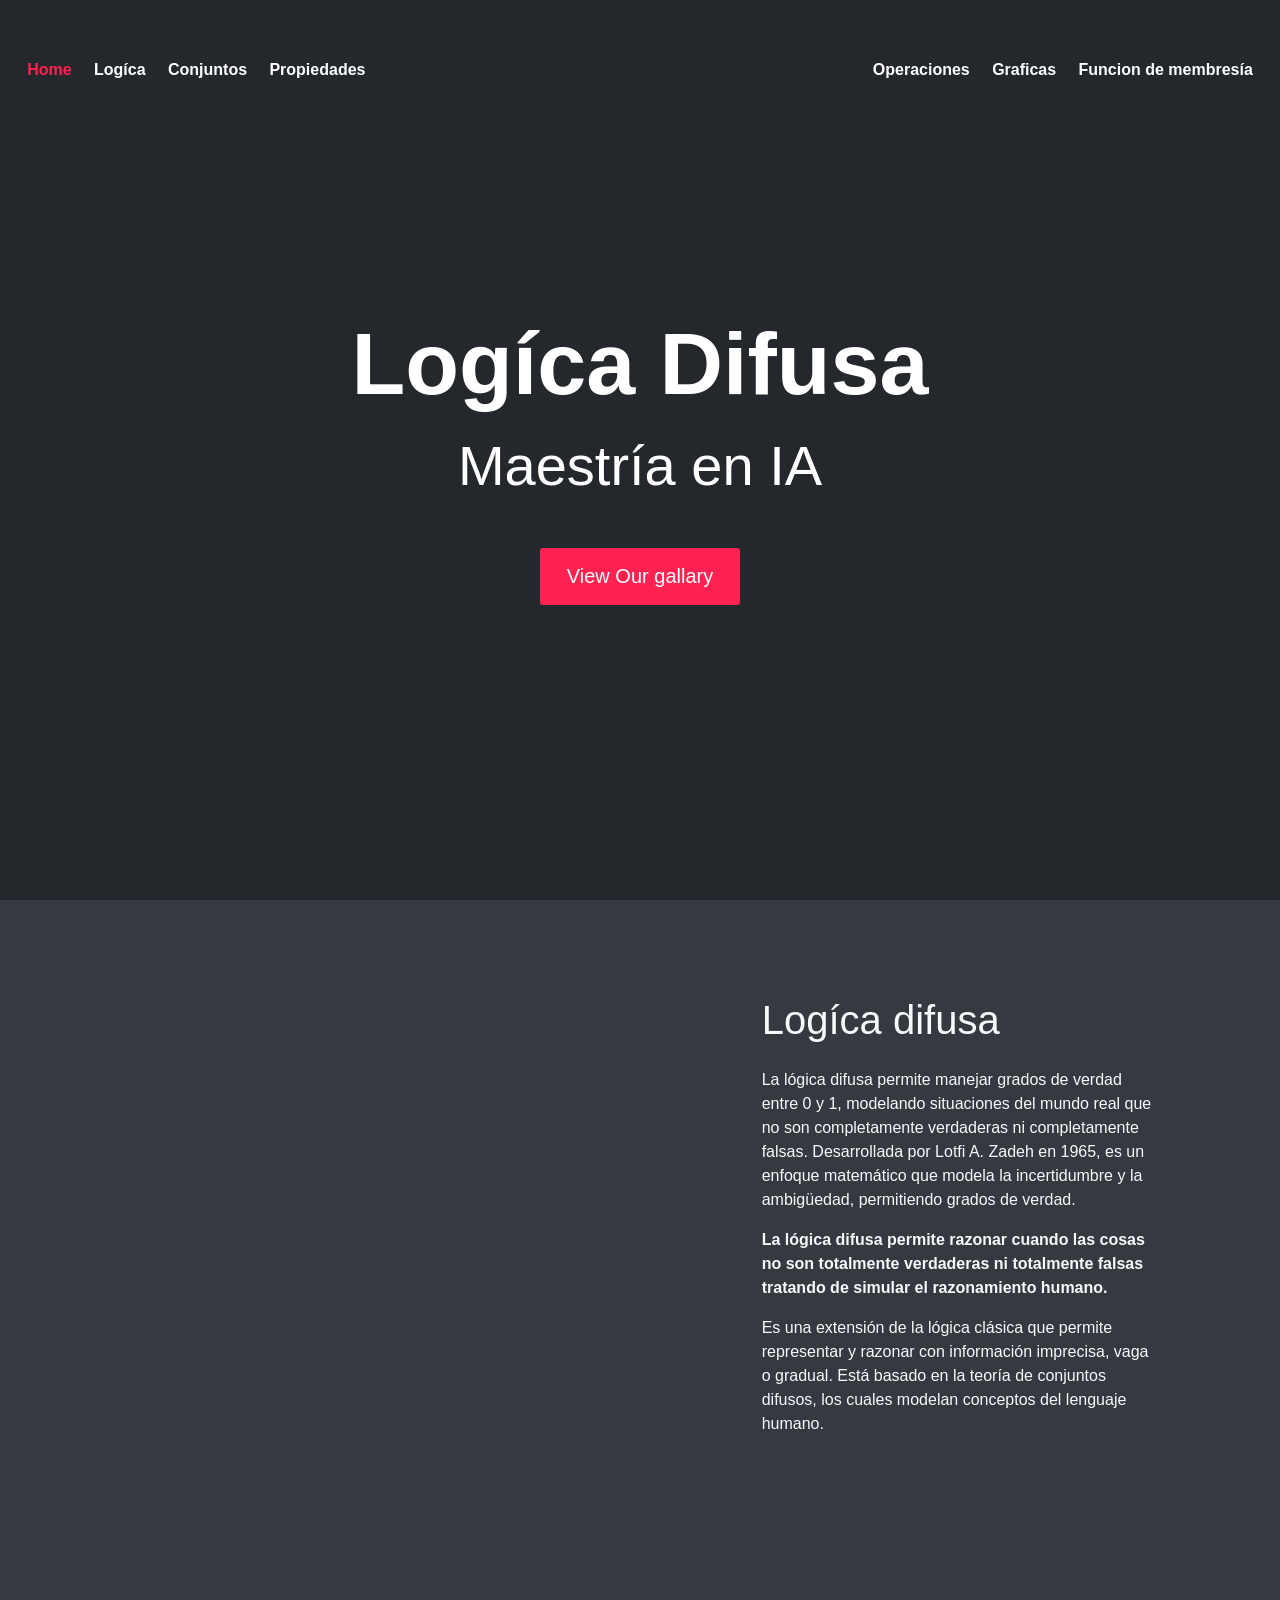
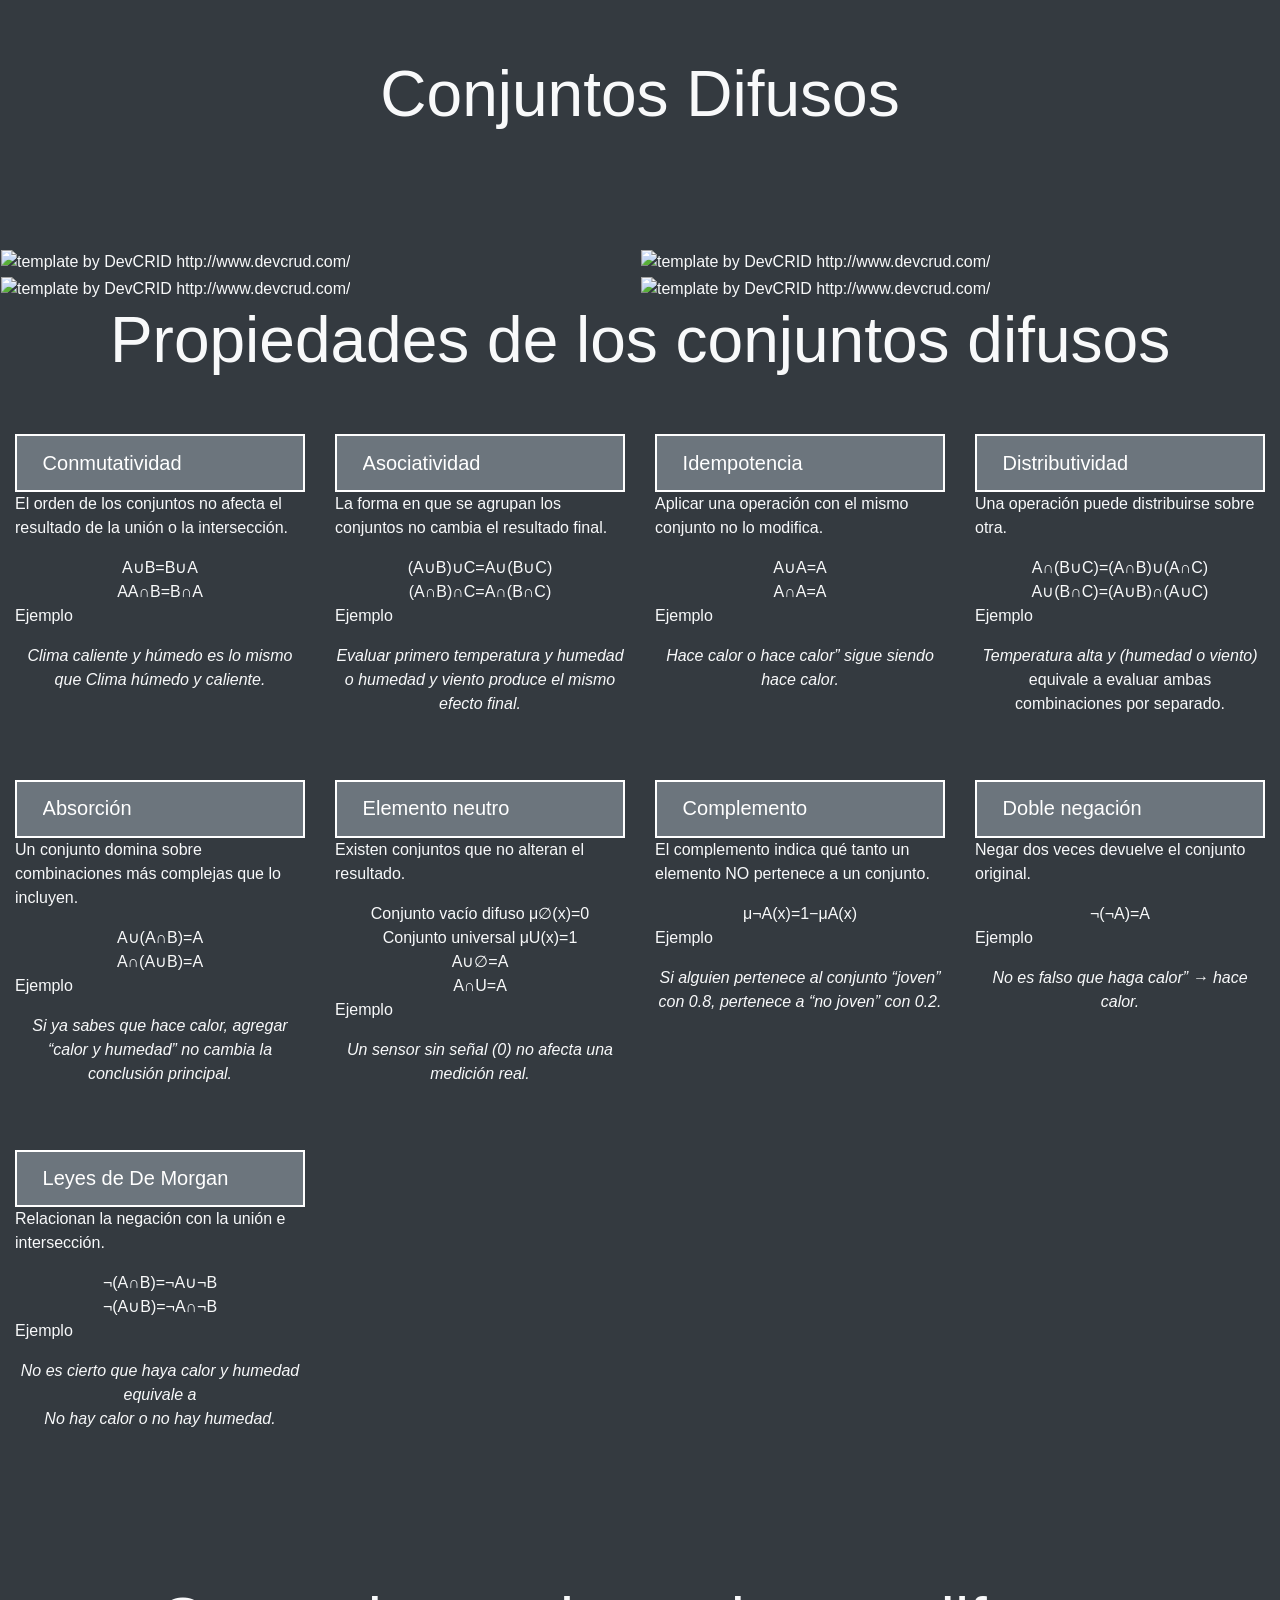
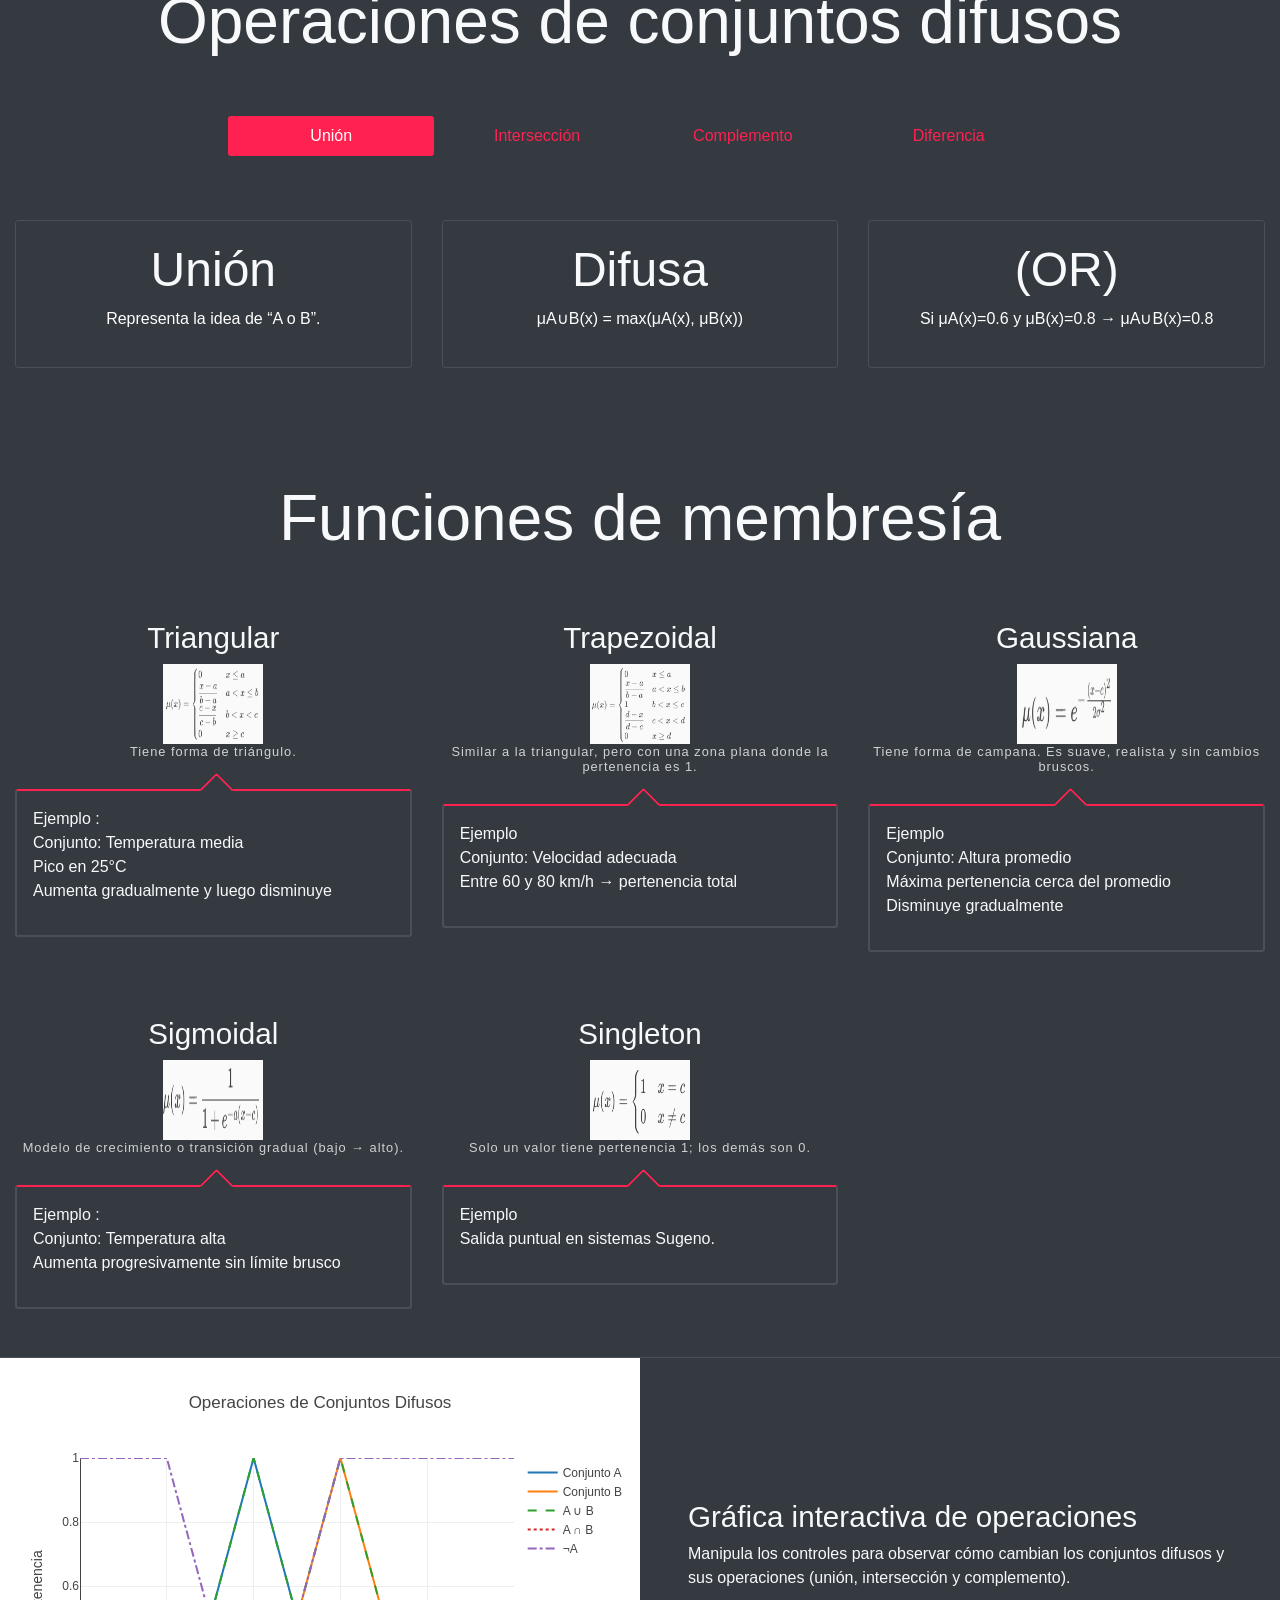
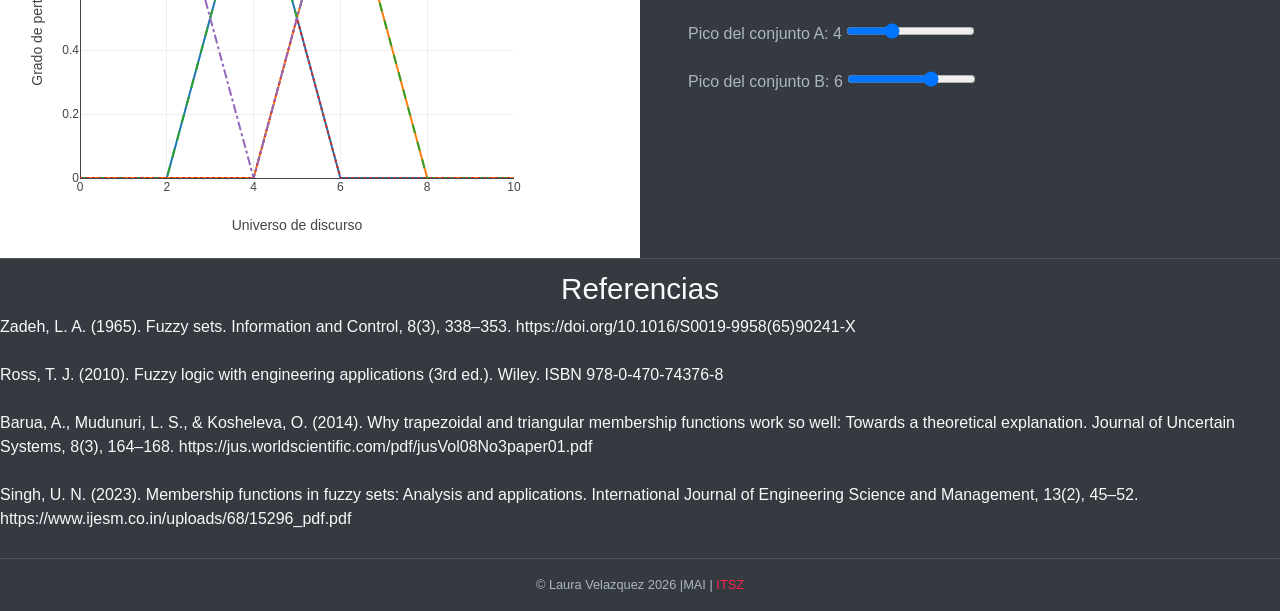
==== index.html @ bd78f8de "Add files via upload" ====
<!DOCTYPE html>
<html lang="en">
<head>
	<meta charset="utf-8">
    <meta name="viewport" content="width=device-width, initial-scale=1, shrink-to-fit=no">
    <meta name="description" content="Explicación de la logica difusa con propiedad y operaciones de los conjuntos difusos.">
    <meta name="author" content="Devcrud">
    <title>Log&iacute;ca difusa | Conjuntos Difusos</title>
	<link rel="icon" type="image/png" href="logoMIA.png">
   <!--Grafica-->
   <script src="https://cdn.plot.ly/plotly-latest.min.js"></script>
    <!-- font icons -->
    <link rel="stylesheet" href="themify-icons/css/themify-icons.css">

    <link rel="stylesheet" href="animate/animate.css">

    <!-- Bootstrap + FoodHut main styles -->
	<link rel="stylesheet" href="foodhut.css">
</head>
<body data-spy="scroll" data-target=".navbar" data-offset="40" id="home">
    
    <!-- Navbar -->
    <nav class="custom-navbar navbar navbar-expand-lg navbar-dark fixed-top" data-spy="affix" data-offset-top="10">
        <button class="navbar-toggler" type="button" data-toggle="collapse" data-target="#navbarSupportedContent" aria-controls="navbarSupportedContent" aria-expanded="false" aria-label="Toggle navigation">
            <span class="navbar-toggler-icon"></span>
        </button>
        <div class="collapse navbar-collapse" id="navbarSupportedContent">
            <ul class="navbar-nav">
                <li class="nav-item">
                    <a class="nav-link" href="#home">Home</a>
                </li>
                <li class="nav-item">
                    <a class="nav-link" href="#about">Logíca</a>
                </li>
                <li class="nav-item">
                    <a class="nav-link" href="#gallary">Conjuntos</a>
                </li>
                <li class="nav-item">
                    <a class="nav-link" href="#book-table">Propiedades</a>
                </li>
            </ul>
            <a class="navbar-brand m-auto" href="#">
                <img src="logoMIA.png" class="brand-img" alt="">
                <span class="brand-txt">Logíca Difusa</span>
            </a>
            <ul class="navbar-nav">
                <li class="nav-item">
                    <a class="nav-link" href="#blog">Operaciones<span class="sr-only"></span></a>
                </li>
                <li class="nav-item">
                    <a class="nav-link" href="#contact">Graficas</a>
                </li>
                <li class="nav-item">
                    <a class="nav-link" href="#testmonial">Funcion de membres&iacute;a</a>
                </li>
                
            </ul>
        </div>
    </nav>
    <!-- header -->
    <header id="home" class="header">
        <div class="overlay text-white text-center">
            <h1 class="display-2 font-weight-bold my-3">Logíca Difusa </h1>
            <h2 class="display-4 mb-5">Maestría en IA </h2>
            <a class="btn btn-lg btn-primary" href="#gallary">View Our gallary</a>
        </div>
    </header>

    <!--  About Section  -->
    <div id="about" class="container-fluid wow fadeIn" id="about"data-wow-duration="1.5s">
        <div class="row">
            <div class="col-lg-6 has-img-bg"></div>
            <div class="col-lg-6">
                <div class="row justify-content-center">
                    <div class="col-sm-8 py-5 my-5">
                        <h2 class="mb-4">Logíca difusa</h2>
                        <p>La lógica difusa permite manejar grados de verdad entre 0 y 1, modelando situaciones del mundo real que no son completamente verdaderas ni completamente falsas. Desarrollada por Lotfi A. Zadeh en 1965, es un enfoque matemático que modela la incertidumbre y la ambigüedad, permitiendo grados de verdad.</p>
                        <p><b>La lógica difusa permite razonar cuando las cosas no son totalmente verdaderas ni totalmente falsas tratando de simular el razonamiento humano.</b></p>
                        <p>Es una extensión de la lógica clásica que permite representar y razonar con información imprecisa, vaga o gradual. Está basado en la teoría de conjuntos difusos, los cuales modelan conceptos del lenguaje humano.</p>
                    </div>
                </div>
            </div>
        </div>
    </div>

    <!--  gallary Section  -->
    <div id="gallary" class="text-center bg-dark text-light has-height-md middle-items wow fadeIn">
        <h2 class="section-title">Conjuntos Difusos</h2>
    </div>
    <div class="gallary row">
        <div class="col-sm-6 col-lg-3 gallary-item wow fadeIn">
            <img src="conjunto1.gif" alt="template by DevCRID http://www.devcrud.com/" class="gallary-img">
            <a href="#" class="gallary-overlay">
                <i class="gallary-icon ti-plus"></i>
            </a>
        </div>
        <div class="col-sm-6 col-lg-3 gallary-item wow fadeIn">
            <img src="conjunto2.gif" alt="template by DevCRID http://www.devcrud.com/" class="gallary-img">
            <a href="#" class="gallary-overlay">
                <i class="gallary-icon ti-plus"></i>
            </a>
        </div>
        <div class="col-sm-6 col-lg-3 gallary-item wow fadeIn">
            <img src="conjunto3.gif" alt="template by DevCRID http://www.devcrud.com/" class="gallary-img">
            <a href="#" class="gallary-overlay">
                <i class="gallary-icon ti-plus"></i>
            </a>
        </div>
        <div class="col-sm-6 col-lg-3 gallary-item wow fadeIn">
            <img src="conjunto4.gif" alt="template by DevCRID http://www.devcrud.com/" class="gallary-img">
            <a href="#" class="gallary-overlay">
                <i class="gallary-icon ti-plus"></i>
            </a>
        </div>
    </div>

    <!-- book a table Section  -->
    <div class="container-fluid has-bg-overlay text-center text-light has-height-lg middle-items" id="book-table">
        <div class="">
            <h2 class="section-title mb-5">Propiedades de los conjuntos difusos</h2>
            <div class="row mb-5">
                <div class="col-sm-6 col-md-3 col-xs-12 my-2">
                    <input type="text" id="booktable" class="form-control form-control-lg custom-form-control" placeholder="" value="Conmutatividad" readonly=""><p style="text-align: left;"> El orden de los conjuntos no afecta el resultado de la unión o la intersección.</p> A∪B=B∪A<br>AA∩B=B∩A <br> <p style="text-align: left;">Ejemplo</p><i>Clima caliente y húmedo es lo mismo que
Clima húmedo y caliente.</i>
                </div>
                <div class="col-sm-6 col-md-3 col-xs-12 my-2">
                    <input  type="text" id="booktable" class="form-control form-control-lg custom-form-control"  value="Asociatividad" readonly=""> <p style="text-align: left;">La forma en que se agrupan los conjuntos no cambia el resultado final.</p>(A∪B)∪C=A∪(B∪C)<br>(A∩B)∩C=A∩(B∩C)<br><p style="text-align: left;">Ejemplo</p><i>Evaluar primero temperatura y humedad o humedad y viento produce el mismo efecto final.</i>
                </div>
                <div class="col-sm-6 col-md-3 col-xs-12 my-2">
                    <input type="text" id="booktable" class="form-control form-control-lg custom-form-control"  value="Idempotencia" readonly=""><p style="text-align: left;">Aplicar una operación con el mismo conjunto no lo modifica.</p>A∪A=A <br>A∩A=A<br> <p style="text-align: left;">Ejemplo</p><i>Hace calor o hace calor” sigue siendo hace calor.</i>
                </div>
                <div class="col-sm-6 col-md-3 col-xs-12 my-2">
                    <input type="text" id="booktable" class="form-control form-control-lg custom-form-control" value="Distributividad" readonly="" ><p style="text-align: left;">Una operación puede distribuirse sobre otra.</p>A∩(B∪C)=(A∩B)∪(A∩C) <br>A∪(B∩C)=(A∪B)∩(A∪C)<br> <p style="text-align: left;">Ejemplo</p><i>Temperatura alta y (humedad o viento)<br></i>
equivale a evaluar ambas combinaciones por separado.
                </div>
            </div>
			 <div class="row mb-5">
                <div class="col-sm-6 col-md-3 col-xs-12 my-2">
                    <input type="text" id="booktable" class="form-control form-control-lg custom-form-control" placeholder="" value="Absorción" readonly=""><p style="text-align: left;"> Un conjunto domina sobre combinaciones más complejas que lo incluyen.</p> A∪(A∩B)=A<br>A∩(A∪B)=A <br> <p style="text-align: left;">Ejemplo</p><i>Si ya sabes que hace calor, agregar “calor y humedad” no cambia la conclusión principal.</i>
                </div>
                <div class="col-sm-6 col-md-3 col-xs-12 my-2">
                    <input  type="text" id="booktable" class="form-control form-control-lg custom-form-control"  value="Elemento neutro" readonly=""> <p style="text-align: left;">Existen conjuntos que no alteran el resultado.</p>Conjunto vacío difuso μ∅​(x)=0<br>Conjunto universal μU​(x)=1 <br>A∪∅=A<br>A∩U=A<br><p style="text-align: left;">Ejemplo</p><i>Un sensor sin señal (0) no afecta una medición real.</i>
                </div>
                <div class="col-sm-6 col-md-3 col-xs-12 my-2">
                    <input type="text" id="booktable" class="form-control form-control-lg custom-form-control"  value="Complemento" readonly=""><p style="text-align: left;">El complemento indica qué tanto un elemento NO pertenece a un conjunto.</p>μ¬A​(x)=1−μA​(x)<br> <p style="text-align: left;">Ejemplo</p><i>Si alguien pertenece al conjunto “joven” con 0.8, pertenece a “no joven” con 0.2.</i>
                </div>
                <div class="col-sm-6 col-md-3 col-xs-12 my-2">
                    <input type="text" id="booktable" class="form-control form-control-lg custom-form-control" value="Doble negación" readonly="" ><p style="text-align: left;">Negar dos veces devuelve el conjunto original.</p>¬(¬A)=A<br> <p style="text-align: left;">Ejemplo</p><i>No es falso que haga calor” → hace calor.</i>
                </div>
            </div>
            <div class="row mb-5">
                <div class="col-sm-6 col-md-3 col-xs-12 my-2">
                    <input type="text" id="booktable" class="form-control form-control-lg custom-form-control" placeholder="" value="Leyes de De Morgan" readonly=""><p style="text-align: left;"> Relacionan la negación con la unión e intersección.</p>¬(A∩B)=¬A∪¬B<br>¬(A∪B)=¬A∩¬B<br> <p style="text-align: left;">Ejemplo</p><i>No es cierto que haya calor y humedad<br>equivale a<br>No hay calor o no hay humedad.</i>
                </div></div>
        </div>
    </div>

<!-- BLOG Section -->
<div id="blog" class="container-fluid bg-dark text-light py-5 text-center">
    <h2 class="section-title py-5">Operaciones de conjuntos difusos</h2>

    <!-- NAV PILLS -->
    <div class="row justify-content-center">
        <div class="col-sm-10 col-md-8 mb-5">
            <ul class="nav nav-pills nav-justified mb-3" id="pills-tab" role="tablist">

                <li class="nav-item">
                    <a class="nav-link active" id="pills-union-tab" data-toggle="pill" href="#foods" role="tab" aria-controls="foods" aria-selected="true">Unión</a></li>

                <li class="nav-item">
                    <a class="nav-link" id="pills-inter-tab" data-toggle="pill" href="#juices" role="tab" aria-controls="juices" aria-selected="false">Intersección</a></li>

                <li class="nav-item">
                    <a class="nav-link" id="pills-comp-tab" data-toggle="pill" href="#prueba" role="tab" aria-controls="prueba" aria-selected="false">Complemento</a>
                </li>

                <li class="nav-item">
                    <a class="nav-link"
                       id="pills-dif-tab"
                       data-toggle="pill"
                       href="#limon"
                       role="tab"
                       aria-controls="limon"
                       aria-selected="false">
                        Diferencia
                    </a>
                </li>

            </ul>
        </div>
    </div>

    <!-- TAB CONTENT -->
    <div class="tab-content" id="pills-tabContent">

        <!-- UNION -->
        <div class="tab-pane fade show active" id="foods" role="tabpanel" aria-labelledby="pills-union-tab">
            <div class="row">

                <div class="col-md-4">
                    <div class="card bg-transparent border mb-3">
                        <div class="card-body">
                            <h1 class="text-center">Unión</h1>
                            <p class="text-white">
                                Representa la idea de “A o B”.
                            </p>
                        </div>
                    </div>
                </div>

                <div class="col-md-4">
                    <div class="card bg-transparent border mb-3">
                        <div class="card-body">
                            <h1 class="text-center">Difusa</h1>
                            <p class="text-white text-center">
                                μA∪B(x) = max(μA(x), μB(x))
                            </p>
                        </div>
                    </div>
                </div>

                <div class="col-md-4">
                    <div class="card bg-transparent border mb-3">
                        <div class="card-body">
                            <h1 class="text-center">(OR)</h1>
                            <p class="text-white">
                                Si μA(x)=0.6 y μB(x)=0.8 → μA∪B(x)=0.8
                            </p>
                        </div>
                    </div>
                </div>

            </div>
        </div>

        <!-- INTERSECCION -->
        <div class="tab-pane fade" id="juices" role="tabpanel" aria-labelledby="pills-inter-tab">
            <div class="row">

                <div class="col-md-4">
                    <div class="card bg-transparent border mb-3">
                        <div class="card-body">
                            <h1 class="text-center">Intersección</h1>
                            <p class="text-white">
                                Representa “A y B”.
                            </p>
                        </div>
                    </div>
                </div>

                <div class="col-md-4">
                    <div class="card bg-transparent border mb-3">
                        <div class="card-body">
                            <h1 class="text-center">Difusa</h1>
                            <p class="text-white text-center">
                                μA∩B(x) = min(μA(x), μB(x))
                            </p>
                        </div>
                    </div>
                </div>

                <div class="col-md-4">
                    <div class="card bg-transparent border mb-3">
                        <div class="card-body">
                            <h1 class="text-center">(AND)</h1>
                            <p class="text-white">
                                Si 0.6 y 0.8 → resultado = 0.6
                            </p>
                        </div>
                    </div>
                </div>

            </div>
        </div>

        <!-- COMPLEMENTO -->
        <div class="tab-pane fade" id="prueba" role="tabpanel" aria-labelledby="pills-comp-tab">
            <div class="row">

                <div class="col-md-4">
                    <div class="card bg-transparent border mb-3">
                        <div class="card-body">
                            <h1 class="text-center">Complemento</h1>
                            <p class="text-white">
                                Indica qué tanto NO pertenece.
                            </p>
                        </div>
                    </div>
                </div>

                <div class="col-md-4">
                    <div class="card bg-transparent border mb-3">
                        <div class="card-body">
                            <h1 class="text-center">Difuso</h1>
                            <p class="text-white text-center">
                                μ¬A(x) = 1 − μA(x)
                            </p>
                        </div>
                    </div>
                </div>

                <div class="col-md-4">
                    <div class="card bg-transparent border mb-3">
                        <div class="card-body">
                            <h1 class="text-center">(NOT)</h1>
                            <p class="text-white">
                                Si μA=0.7 → complemento = 0.3
                            </p>
                        </div>
                    </div>
                </div>

            </div>
        </div>

        <!-- DIFERENCIA -->
        <div class="tab-pane fade" id="limon" role="tabpanel" aria-labelledby="pills-dif-tab">
            <div class="row">

                <div class="col-md-4">
                    <div class="card bg-transparent border mb-3">
                        <div class="card-body">
                            <h1 class="text-center">Diferencia</h1>
                            <p class="text-white">
                                Elementos de A que no están en B.
                            </p>
                        </div>
                    </div>
                </div>

                <div class="col-md-4">
                    <div class="card bg-transparent border mb-3">
                        <div class="card-body">
                            <h1 class="text-center">Difusa</h1>
                            <p class="text-white text-center">
                                μA−B(x) = min(μA(x), 1 − μB(x))
                            </p>
                        </div>
                    </div>
                </div>

                <div class="col-md-4">
                    <div class="card bg-transparent border mb-3">
                        <div class="card-body">
                            <h1 class="text-center">(A − B)</h1>
                            <p class="text-white">
                                min(0.9, 0.6) = 0.6
                            </p>
                        </div>
                    </div>
                </div>

            </div>
        </div>

    </div>
</div>


    <!-- REVIEWS Section  -->
    <div id="testmonial" class="container-fluid wow fadeIn bg-dark text-light has-height-lg middle-items">
        <h2 class="section-title my-5 text-center">Funciones de membres&iacute;a</h2>
        <div class="row mt-3 mb-5">
            <div class="col-md-4 my-3 my-md-0">
                <div class="testmonial-card">
                    <h3 class="testmonial-title">Triangular</h3>
					<img src="trian.png" alt="" class="gallary-img" width="100px" height="80px">
                    <h6 class="testmonial-subtitle">Tiene forma de triángulo.</h6>
                    <div class="testmonial-body">
                        <p style="text-align: left;"> Ejemplo :<br> Conjunto: Temperatura media <br> Pico en 25°C <br>Aumenta gradualmente y luego disminuye</p>
                    </div>
                </div>
            </div>
            <div class="col-md-4 my-3 my-md-0">
                <div class="testmonial-card">
                    <h3 class="testmonial-title">Trapezoidal</h3>
					<img src="trap.png" alt="" class="gallary-img" width="100px" height="80px">
                    <h6 class="testmonial-subtitle">Similar a la triangular, pero con una zona plana donde la pertenencia es 1.</h6>
                    <div class="testmonial-body">
                        <p style="text-align: left;">Ejemplo<br>Conjunto: Velocidad adecuada<br>Entre 60 y 80 km/h → pertenencia total</p>
                    </div>
                </div>
            </div>
            <div class="col-md-4 my-3 my-md-0">
                <div class="testmonial-card">
                    <h3 class="testmonial-title">Gaussiana</h3>
					<img src="Gaus.png" alt="" class="gallary-img" width="100px" height="80px">
                    <h6 class="testmonial-subtitle">Tiene forma de campana. Es suave, realista y sin cambios bruscos.</h6>
                    <div class="testmonial-body">
                        <p style="text-align: left;">Ejemplo<br>Conjunto: Altura promedio<br>Máxima pertenencia cerca del promedio<br>
Disminuye gradualmente</p>
                    </div>
                </div>
            </div>
        </div>
		
	<!------------------->
	<div class="row mt-3 mb-5">
            <div class="col-md-4 my-3 my-md-0">
                <div class="testmonial-card">
                    <h3 class="testmonial-title">Sigmoidal</h3>
					<img src="sig.png" alt="" class="gallary-img" width="100px" height="80px">
                    <h6 class="testmonial-subtitle">Modelo de crecimiento o transición gradual (bajo → alto).</h6>
                    <div class="testmonial-body">
                        <p style="text-align: left;"> Ejemplo :<br> Conjunto: Temperatura alta<br>Aumenta progresivamente sin límite brusco</p>
                    </div>
                </div>
            </div>
            <div class="col-md-4 my-3 my-md-0">
                <div class="testmonial-card">
                    <h3 class="testmonial-title">Singleton</h3>
					<img src="sing.png" alt="" class="gallary-img" width="100px" height="80px">
                    <h6 class="testmonial-subtitle">Solo un valor tiene pertenencia 1; los demás son 0.</h6>
                    <div class="testmonial-body">
                        <p style="text-align: left;">Ejemplo<br>Salida puntual en sistemas Sugeno.</p>
                    </div>
                </div>
            </div>
        </div>
    </div>

    <!-- CONTACT Section  -->
    <div id="contact" class="container-fluid bg-dark text-light border-top wow fadeIn">
        <div class="row">
            <div class="col-md-6 px-0">
               <div id="grafica" style="width:100%;height:500px;"></div>
            </div>
            <div class="col-md-6 px-5 has-height-lg middle-items">
                <h3>Gr&aacute;fica interactiva de operaciones</h3>
                <p style="text-align: left;">Manipula los controles para observar c&oacute;mo cambian los conjuntos difusos
y sus operaciones (uni&oacute;n, intersecci&oacute;n y complemento).</p>
                <div class="text-muted">
                    <p><div class="slider-container">
    <label>Pico del conjunto A:</label> <span id="aValue">4</span>
    <input type="range" id="aCenter" min="2" max="8" step="0.1" value="4">
</div></p>
                    <p><div class="slider-container">
    <label>Pico del conjunto B:</label>  <span id="bValue">6</span>
    <input type="range" id="bCenter" min="2" max="8" step="0.1" value="6">
</div></p>
                </div>
            </div>
        </div>
    </div>

    <!-- page footer  -->
    <div class="container-fluid bg-dark text-light has-height-md middle-items border-top text-center wow fadeIn">
        <div class="row">
            <div>
                <h3>Referencias</h3>
                <p align="left">Zadeh, L. A. (1965). Fuzzy sets. Information and Control, 8(3), 338–353.
https://doi.org/10.1016/S0019-9958(65)90241-X <br><br> Ross, T. J. (2010). Fuzzy logic with engineering applications (3rd ed.). Wiley.
ISBN 978-0-470-74376-8<br><br>
Barua, A., Mudunuri, L. S., & Kosheleva, O. (2014). Why trapezoidal and triangular membership functions work so well: Towards a theoretical explanation. Journal of Uncertain Systems, 8(3), 164–168.
https://jus.worldscientific.com/pdf/jusVol08No3paper01.pdf<br><br>
Singh, U. N. (2023). Membership functions in fuzzy sets: Analysis and applications. International Journal of Engineering Science and Management, 13(2), 45–52.
https://www.ijesm.co.in/uploads/68/15296_pdf.pdf</p>
            </div>
            
        </div>
    </div>
    <div class="bg-dark text-light text-center border-top wow fadeIn">
        <p class="mb-0 py-3 text-muted small">&copy; Laura Velazquez <script>document.write(new Date().getFullYear())</script> |MAI  | <a href="http://devcrud.com">ITSZ</a></p>
    </div>
    <!-- end of page footer -->

	<!-- core  -->
    <script src="jquery/jquery-3.4.1.js"></script>
    <script src="bootstrap/bootstrap.bundle.js"></script>

    <!-- bootstrap affix -->
    <script src="bootstrap/bootstrap.affix.js"></script>

    <!-- wow.js -->
    <script src="wow/wow.js"></script>
    
    <!-- google maps -->
    <script async defer src="https://maps.googleapis.com/maps/api/js?key=AIzaSyCtme10pzgKSPeJVJrG1O3tjR6lk98o4w8&callback=initMap"></script>

    <!-- FoodHut js -->
    <script src="assets/js/foodhut.js"></script>
<script>
const x = [];
    for (let i = 0; i <= 10; i += 0.1) {
        x.push(i);
    }

    // Función de pertenencia triangular
    function triangular(x, center, width = 2) {
        return Math.max(0, 1 - Math.abs(x - center) / width);
    }

    function actualizarGrafica() {
        const aCenter = parseFloat(document.getElementById("aCenter").value);
        const bCenter = parseFloat(document.getElementById("bCenter").value);

        // Mostrar valores seleccionados
        document.getElementById("aValue").textContent = aCenter;
        document.getElementById("bValue").textContent = bCenter;

        // Conjuntos difusos
        const A = x.map(v => triangular(v, aCenter));
        const B = x.map(v => triangular(v, bCenter));

        // Operaciones
        const union = A.map((v, i) => Math.max(v, B[i]));
        const inter = A.map((v, i) => Math.min(v, B[i]));
        const compA = A.map(v => 1 - v);

        const data = [
            { x, y: A, mode: 'lines', name: 'Conjunto A' },
            { x, y: B, mode: 'lines', name: 'Conjunto B' },
            { x, y: union, mode: 'lines', name: 'A ∪ B', line: { dash: 'dash' } },
            { x, y: inter, mode: 'lines', name: 'A ∩ B', line: { dash: 'dot' } },
            { x, y: compA, mode: 'lines', name: '¬A', line: { dash: 'dashdot' } }
        ];

        const layout = {
            title: 'Operaciones de Conjuntos Difusos',
            xaxis: { title: 'Universo de discurso' },
            yaxis: { title: 'Grado de pertenencia', range: [0, 1] }
        };

        Plotly.newPlot('grafica', data, layout);
    }

    // Eventos
    document.getElementById("aCenter").addEventListener("input", actualizarGrafica);
    document.getElementById("bCenter").addEventListener("input", actualizarGrafica);

    // Inicializar
    actualizarGrafica();
</script>
</body>
</html>
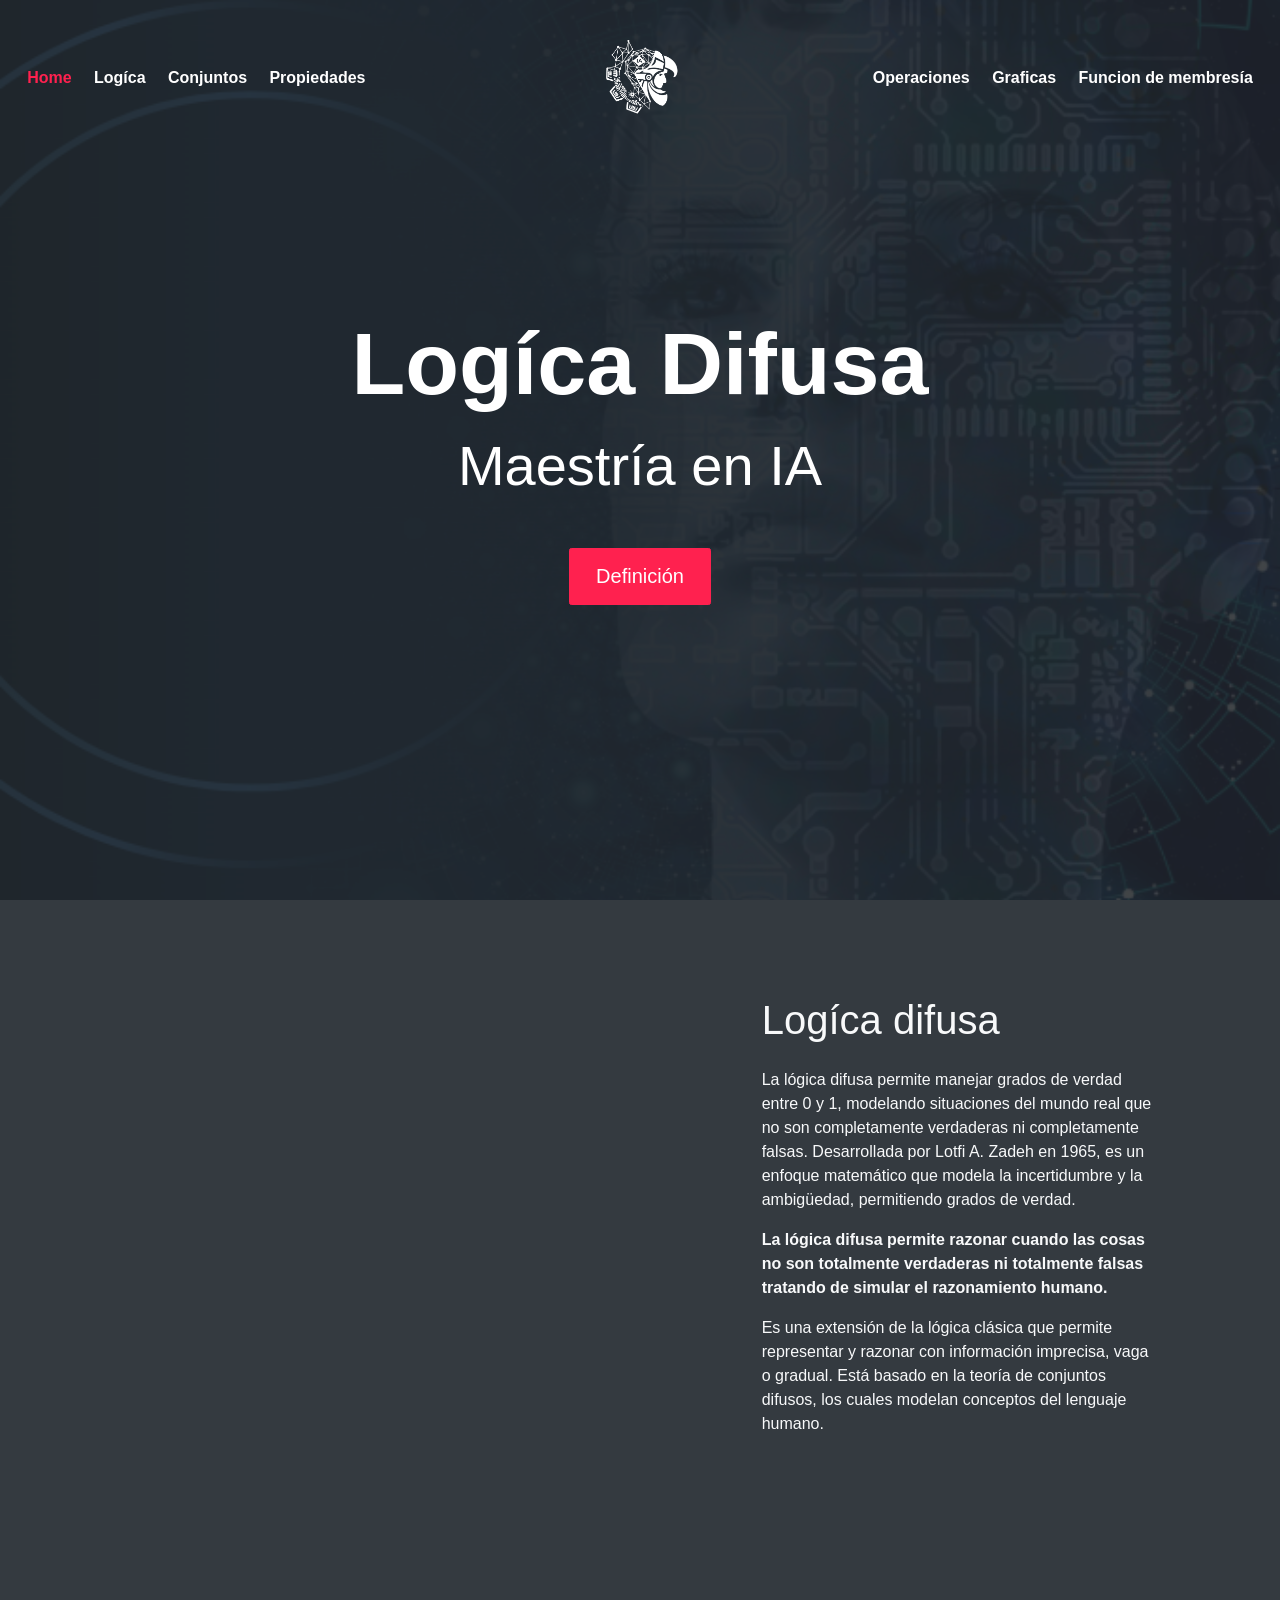
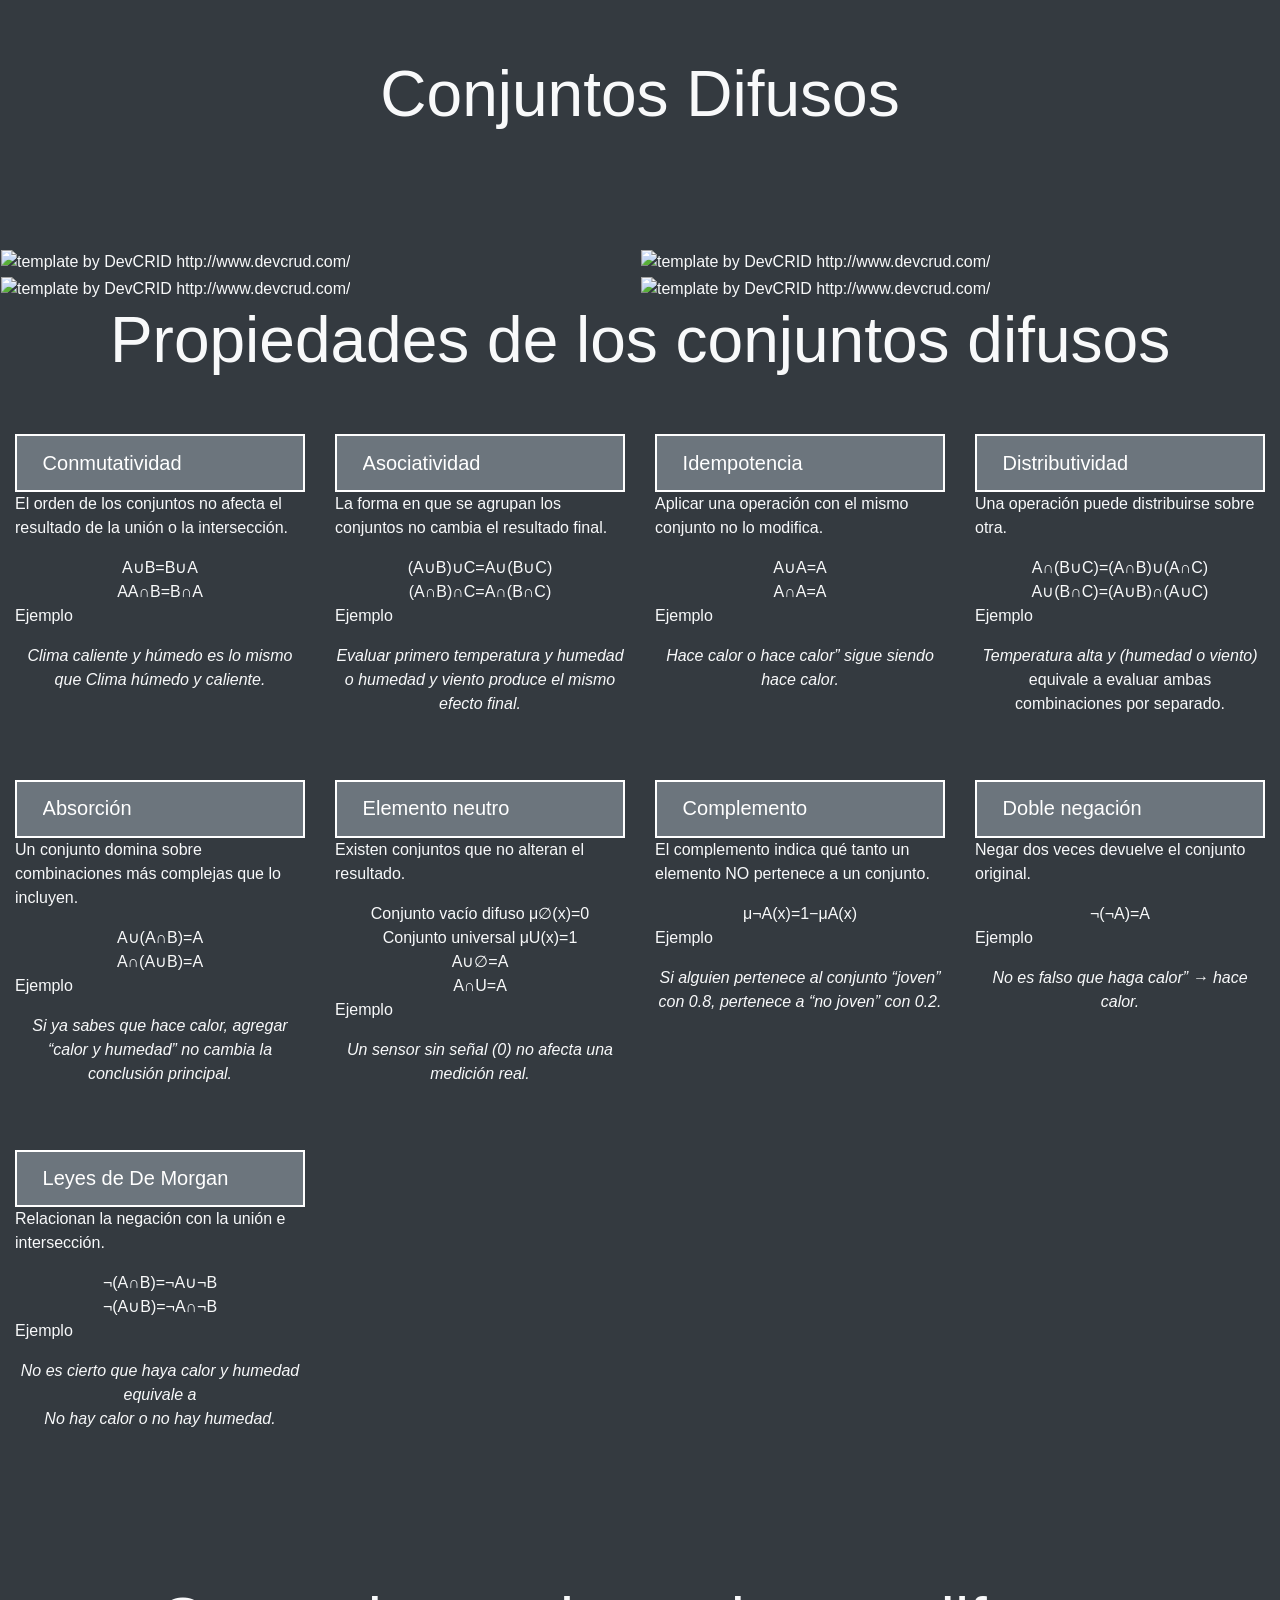
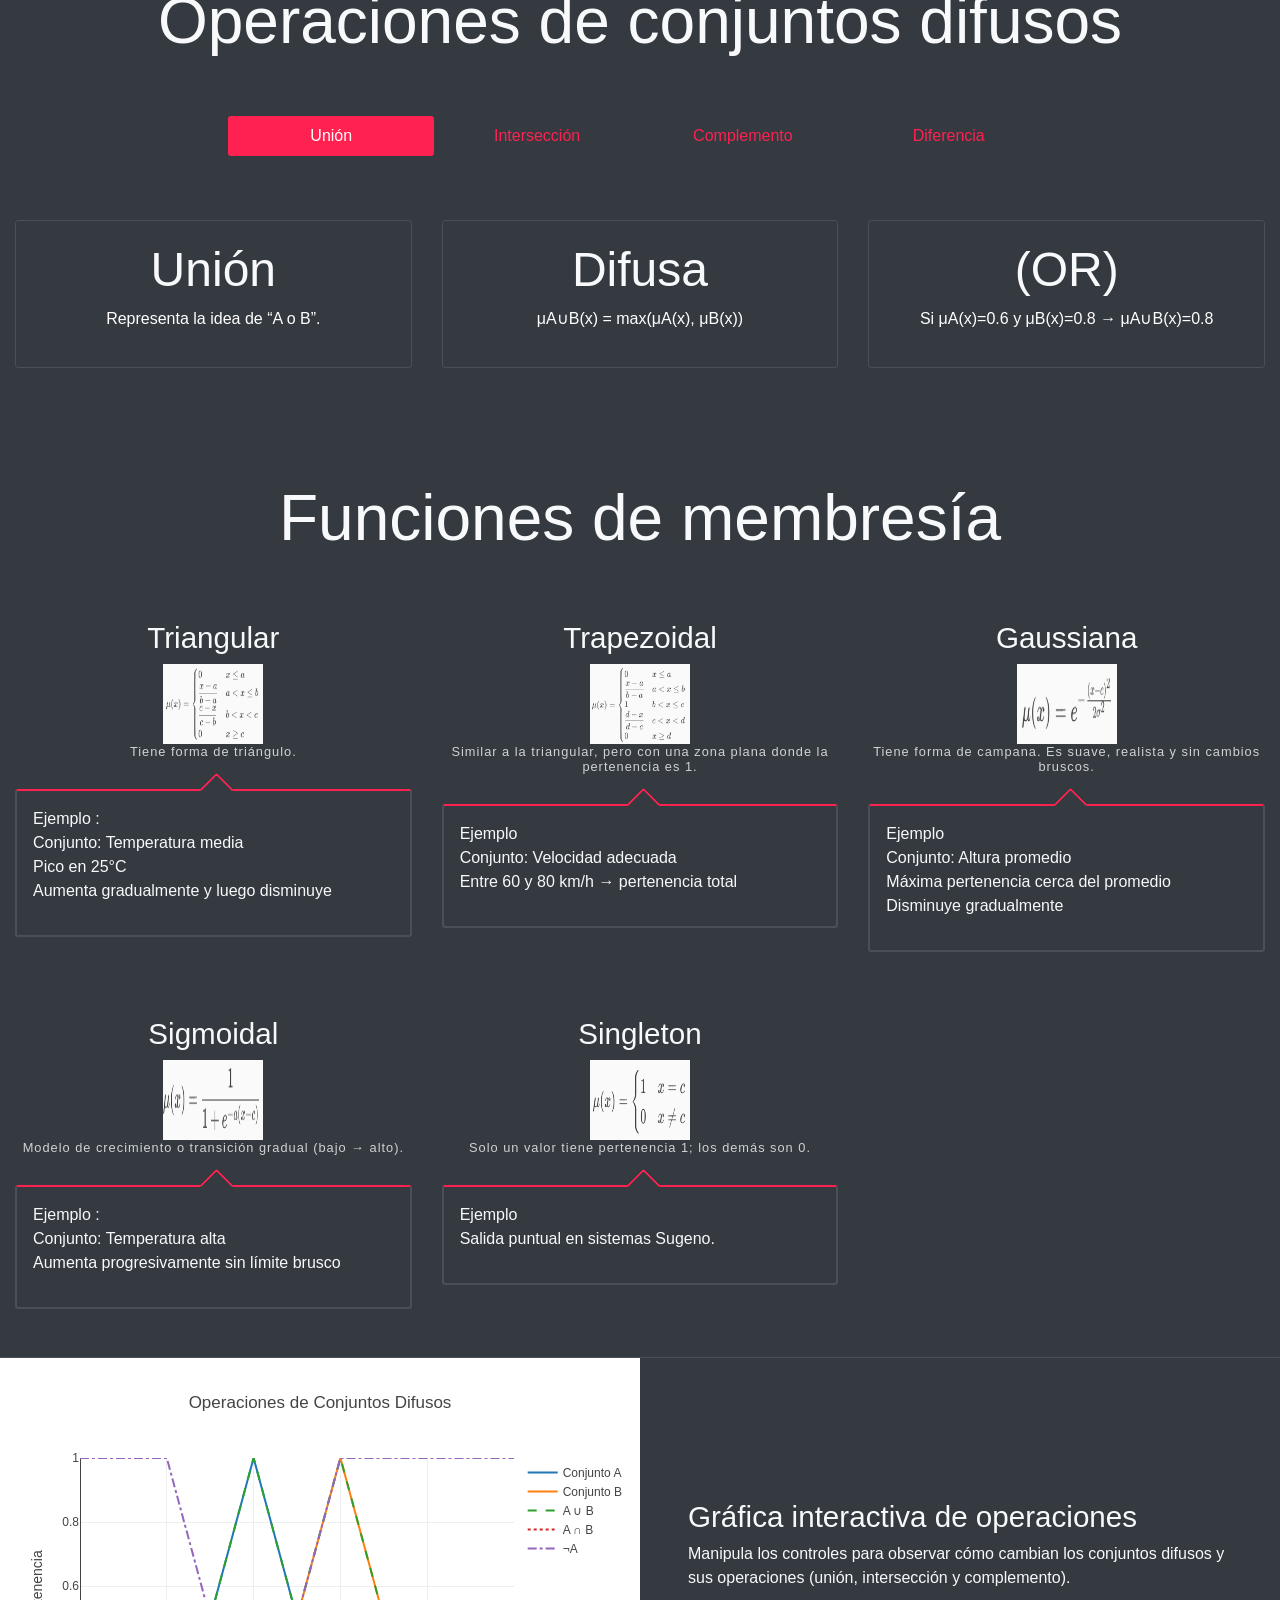
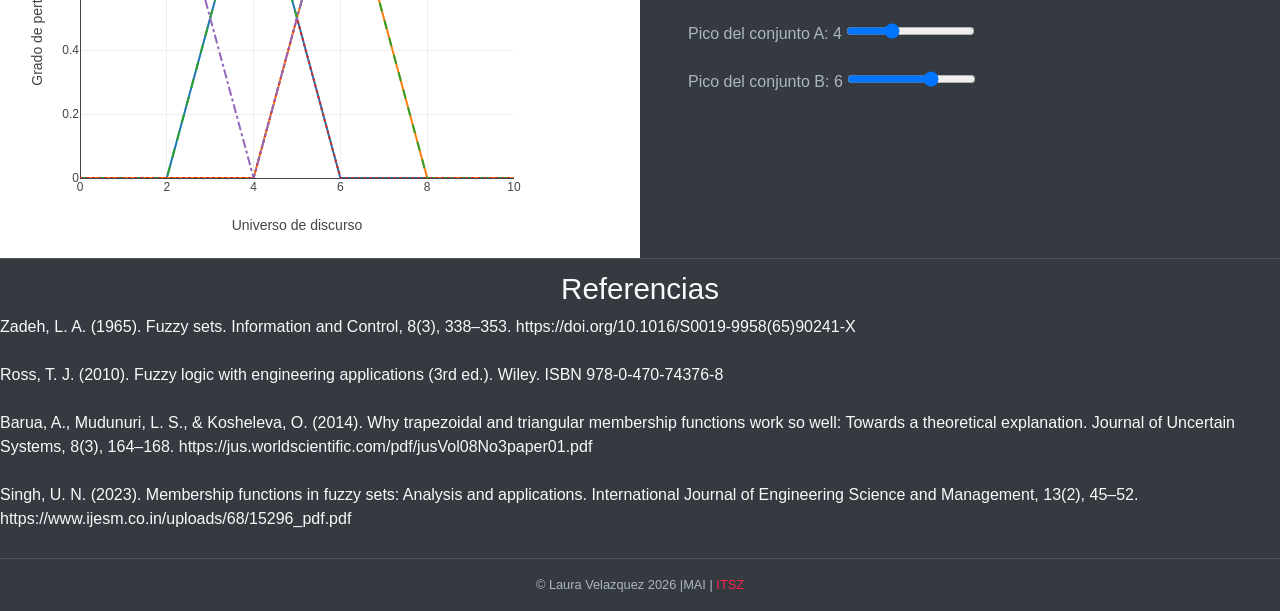
==== commit 226b47b2: "Update print statement to show 'Goodbye World'" ====
--- a/index.html
+++ b/index.html
@@ -62,7 +62,7 @@
         <div class="overlay text-white text-center">
             <h1 class="display-2 font-weight-bold my-3">Logíca Difusa </h1>
             <h2 class="display-4 mb-5">Maestría en IA </h2>
-            <a class="btn btn-lg btn-primary" href="#gallary">View Our gallary</a>
+            <a class="btn btn-lg btn-primary" href="#gallary">Definición</a>
         </div>
     </header>
 
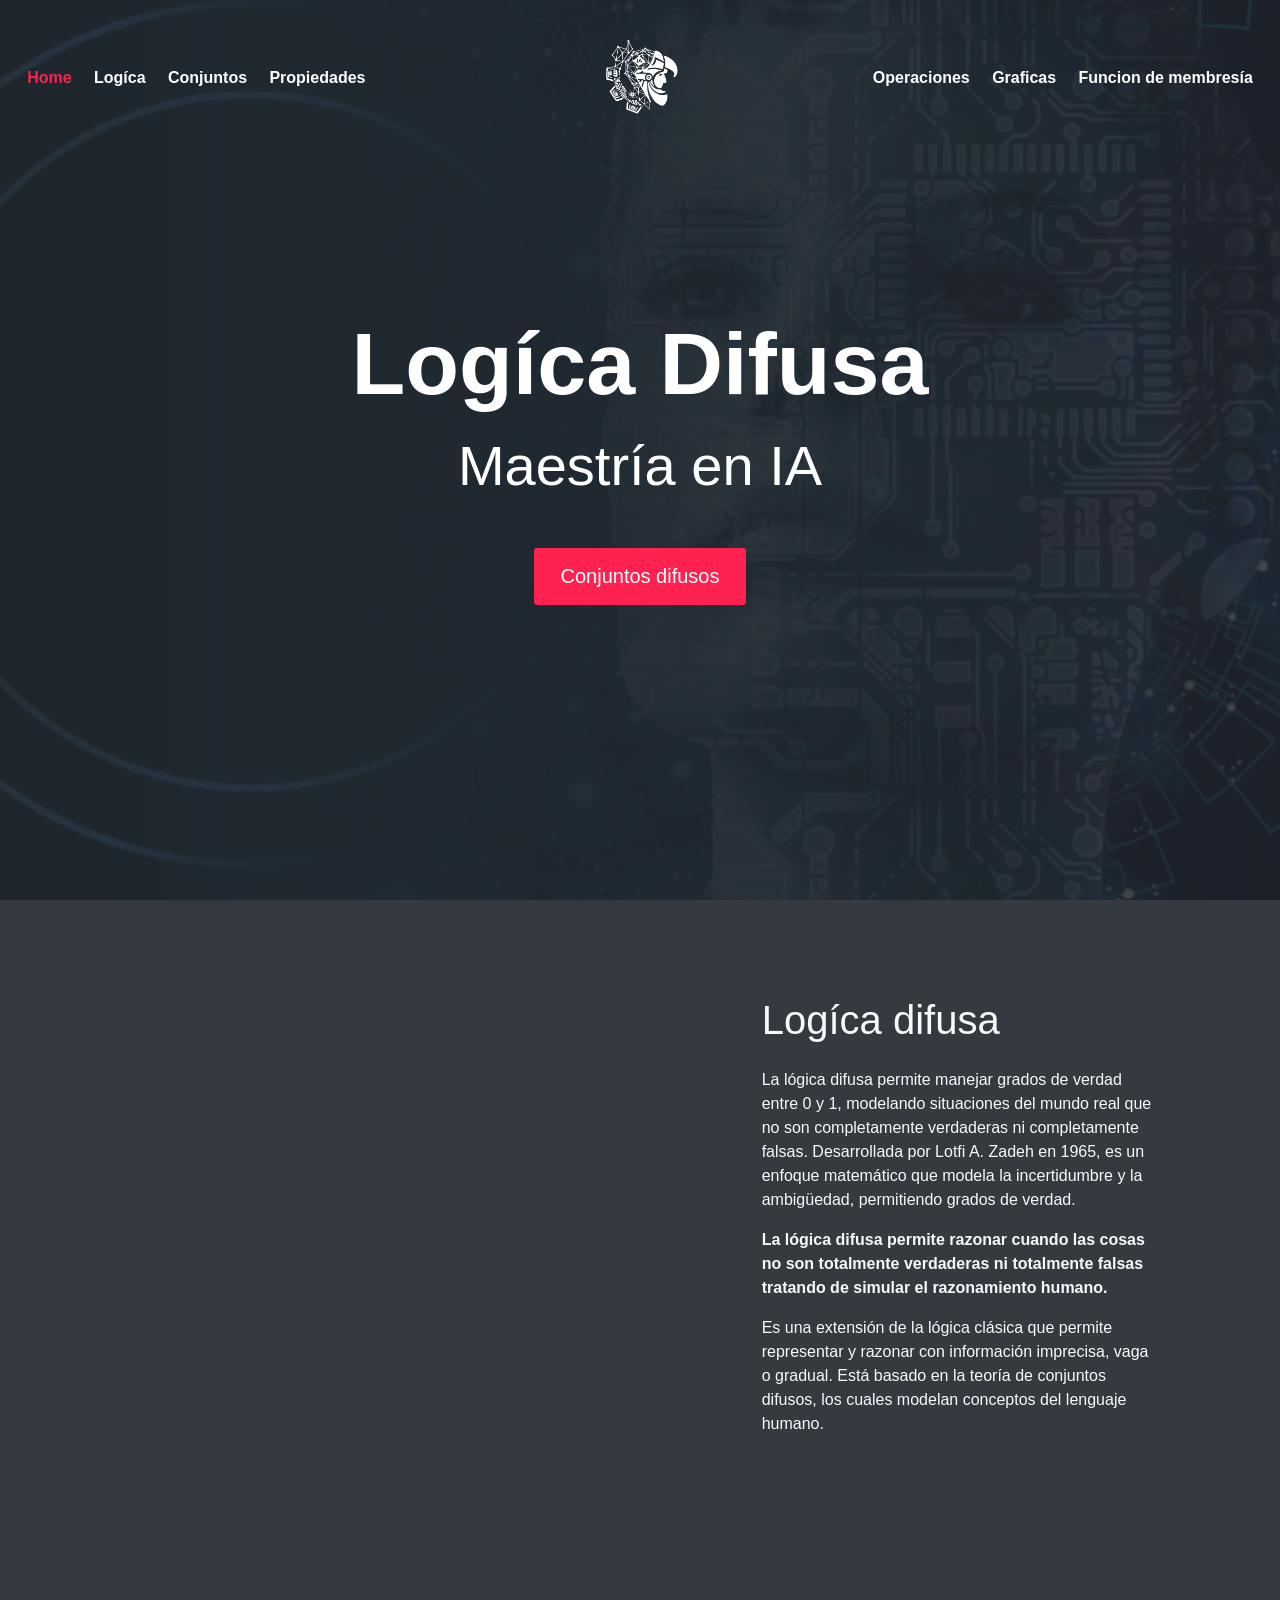
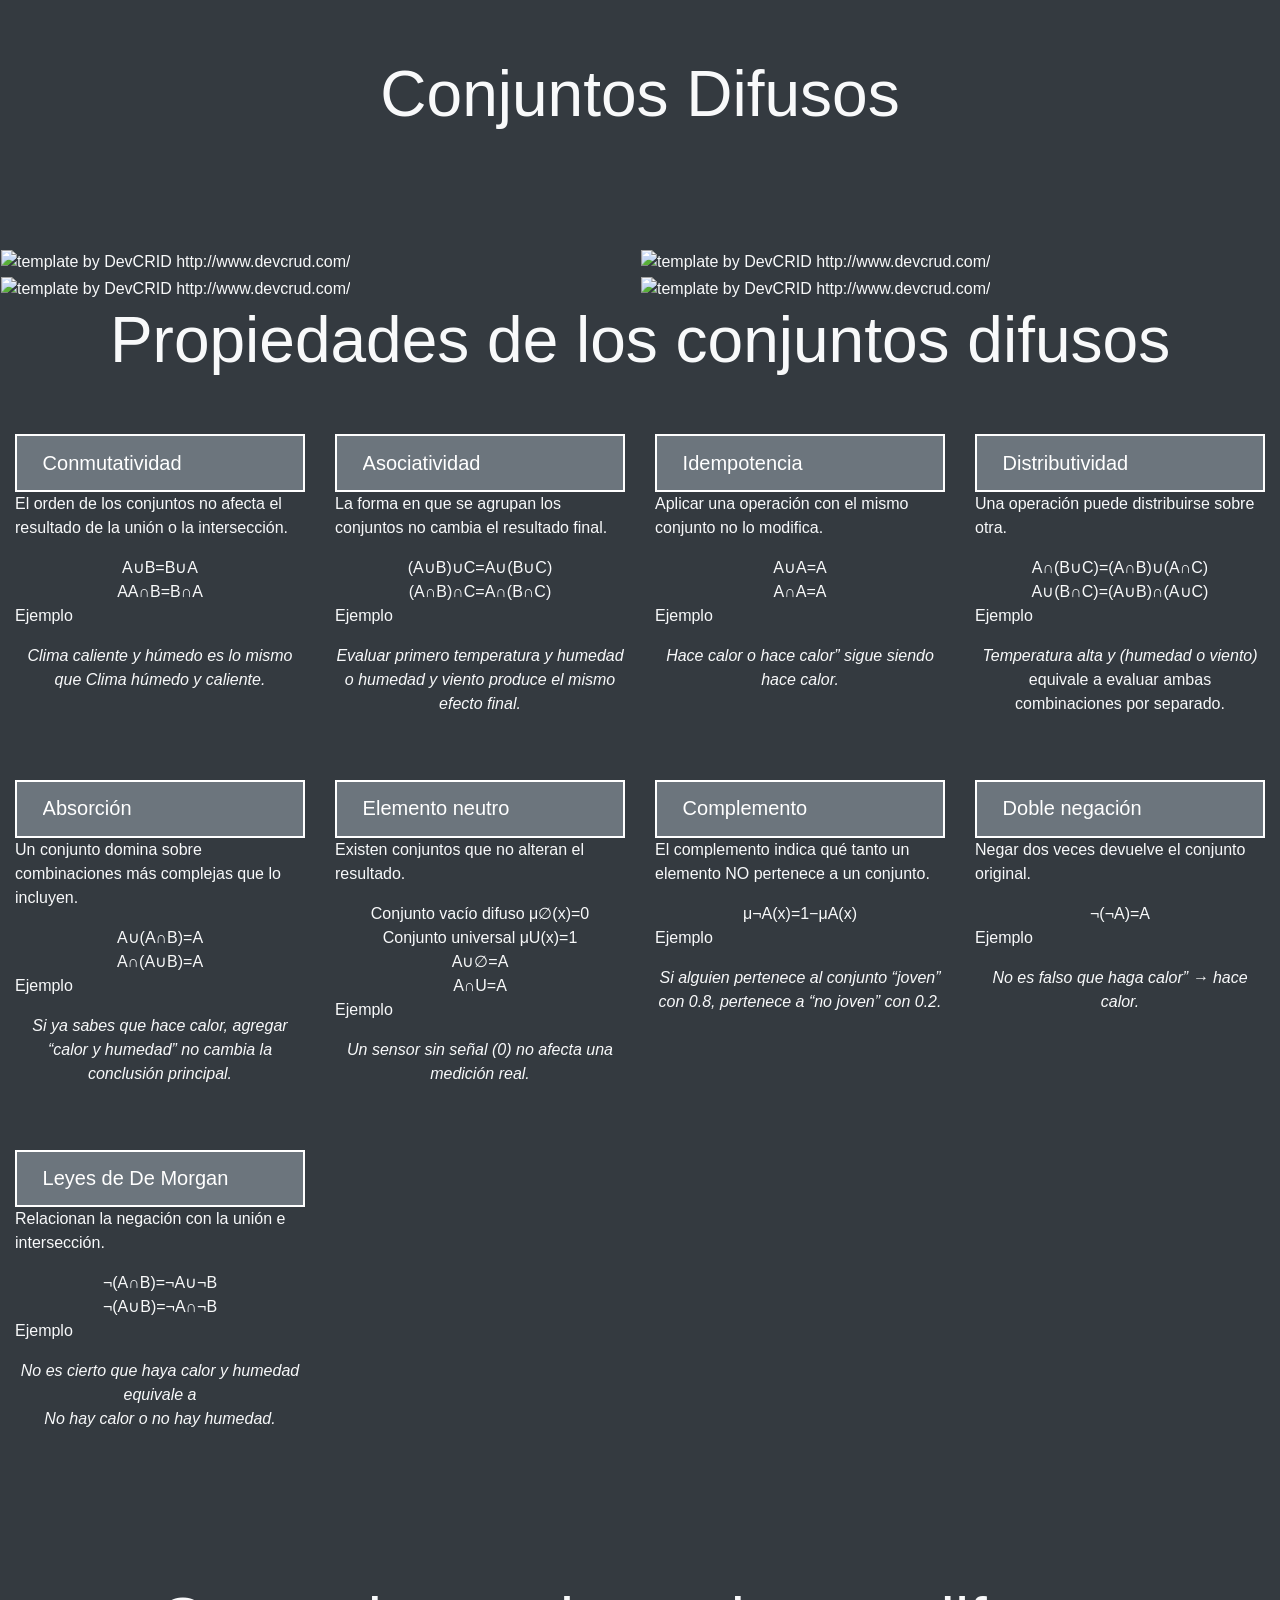
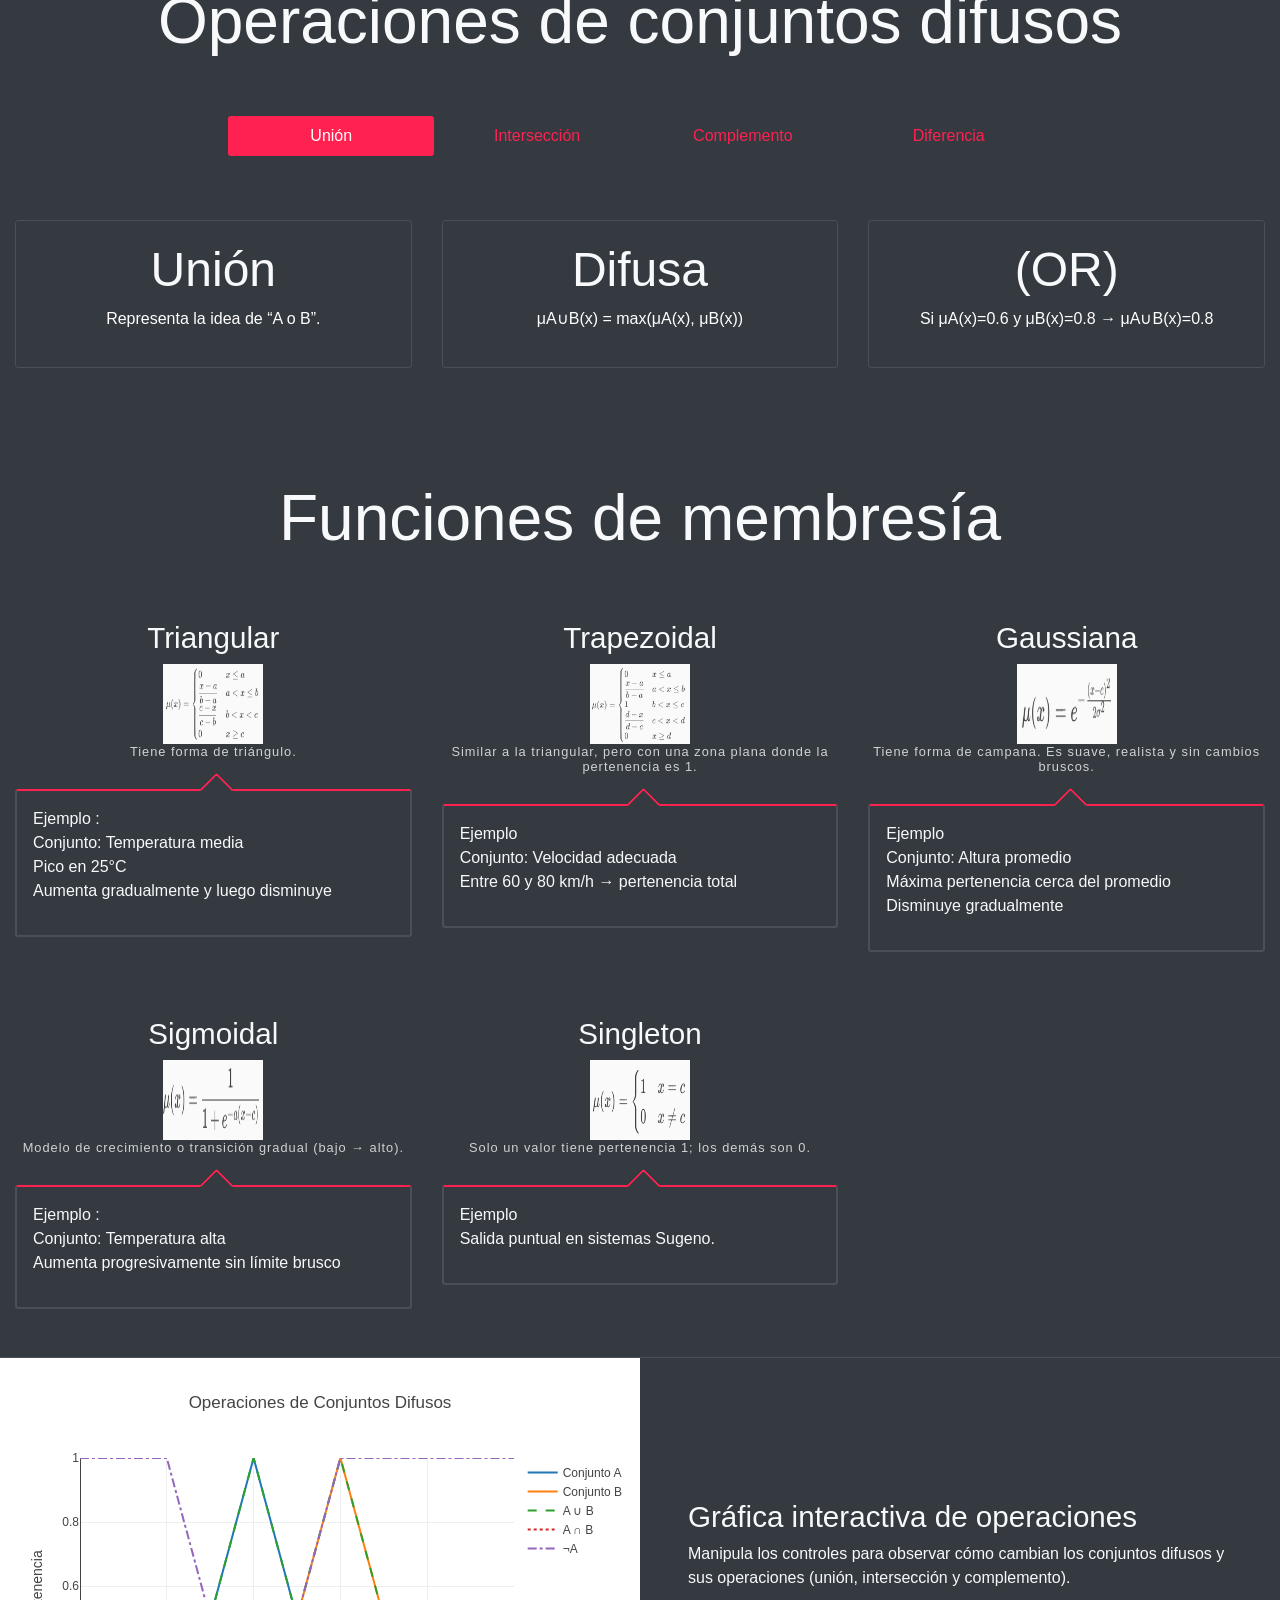
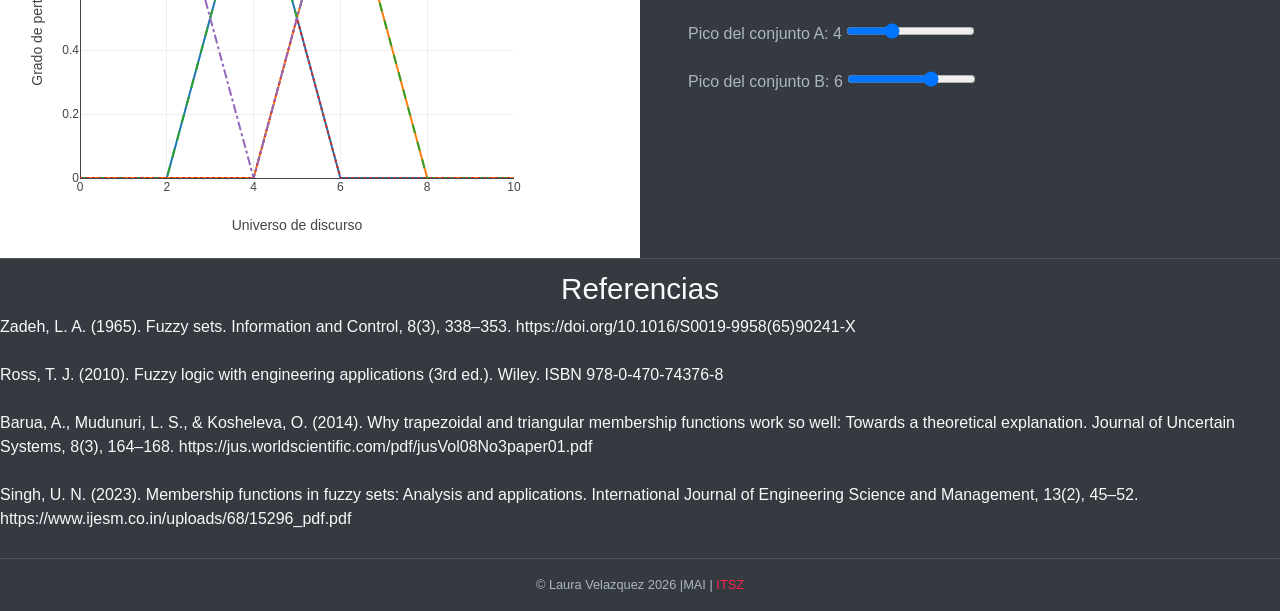
==== commit 68fe8529: "Update print statement from 'Hello' to 'Goodbye'" ====
--- a/index.html
+++ b/index.html
@@ -62,7 +62,7 @@
         <div class="overlay text-white text-center">
             <h1 class="display-2 font-weight-bold my-3">Logíca Difusa </h1>
             <h2 class="display-4 mb-5">Maestría en IA </h2>
-            <a class="btn btn-lg btn-primary" href="#gallary">Definición</a>
+            <a class="btn btn-lg btn-primary" href="#gallary">Conjuntos difusos</a>
         </div>
     </header>
 
